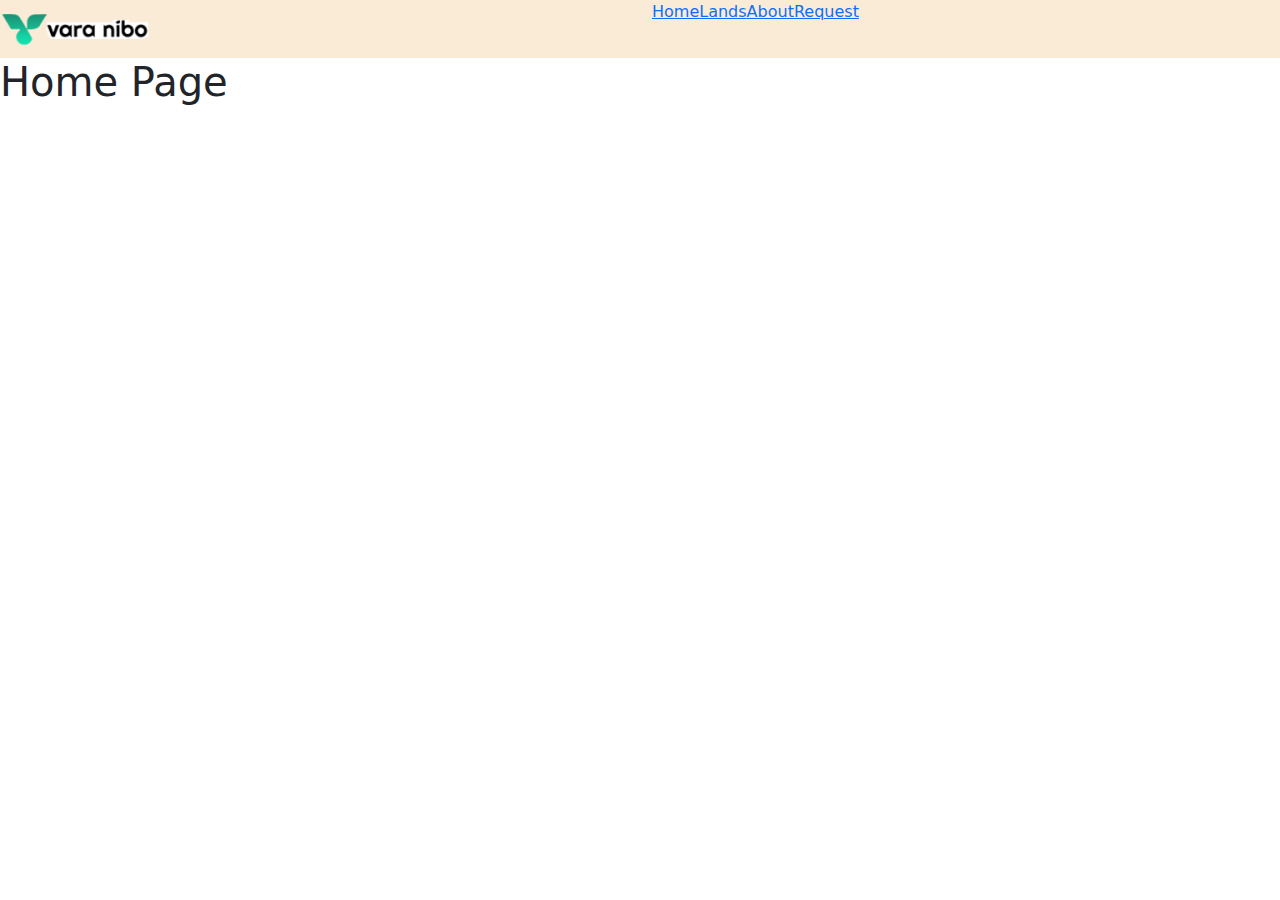
==== index.html @ 8be8b59a "Just set up for Vara-Nibo" ====
<!DOCTYPE html>
<html lang="en">
  <head>
    <meta charset="UTF-8" />
    <meta name="viewport" content="width=device-width, initial-scale=1.0" />
    <title>Document</title>
    <link
      href="https://cdn.jsdelivr.net/npm/bootstrap@5.3.3/dist/css/bootstrap.min.css"
      rel="stylesheet"
      integrity="sha384-QWTKZyjpPEjISv5WaRU9OFeRpok6YctnYmDr5pNlyT2bRjXh0JMhjY6hW+ALEwIH"
      crossorigin="anonymous"
    />
    <link rel="stylesheet" href="/css/global.css" />
    <link rel="stylesheet" href="/css/styles.css" />
    <link rel="stylesheet" href="/css/responsive.css" />
  </head>
  <body>
    <main>
      <nav id="navbar">
        <div class="row">
          <div class="col">
            <div class="box1">
              <img src="/assets/images/vara-nibo.png" alt="Logo" id="logo" />
            </div>
          </div>
          <div class="col">
            <div class="box2">
              <ul class="d-flex list-unstyled">
                <li>
                  <a href="/">Home</a>
                </li>
                <li>
                  <a href="/">Lands</a>
                </li>
                <li>
                  <a href="/about.html">About</a>
                </li>
                <li>
                  <a href="/">Request</a>
                </li>
              </ul>
            </div>
          </div>
        </div>
      </nav>

      <div>
        <h1>Home Page</h1>
      </div>
    </main>

    <!-- Scripts -->
    <script
      src="https://cdn.jsdelivr.net/npm/bootstrap@5.3.3/dist/js/bootstrap.bundle.min.js"
      integrity="sha384-YvpcrYf0tY3lHB60NNkmXc5s9fDVZLESaAA55NDzOxhy9GkcIdslK1eN7N6jIeHz"
      crossorigin="anonymous"
    ></script>
    <!-- Scripts -->
  </body>
</html>
---- css/global.css ----
.wraper {
  width: 100%;
}
.max-container {
  max-width: 1500px;
  margin: auto;
}

.flex-center {
  display: flex;
  flex-direction: column;
  justify-content: center;
  align-items: center;
}

.flex-row-center {
  display: flex;
  justify-content: center;
  align-items: center;
  gap: 12px;
}
.flex-row-around {
  display: flex;
  justify-content: space-around;
  align-items: center;
  gap: 12px;
}
.flex-row-between {
  display: flex;
  justify-content: space-between;
  align-items: center;
  gap: 12px;
}

.flex-v-center {
  display: flex;
  flex-direction: column;
  justify-content: center;
}

.heading {
  font-weight: 700;
}
.heading-red {
  color: #e50019;
  font-weight: 700;
}

.subheading {
  font-weight: 600;
  color: #333333;
}

/* Buttons */
.btn-p {
  padding: 10px 15px;
}
/* Buttons */

/* list */
ul {
  list-style: circle;
}
ul li {
  margin-bottom: 0.7rem;
}
/* list */
---- css/styles.css ----
#navbar{
    background-color: antiquewhite;
}
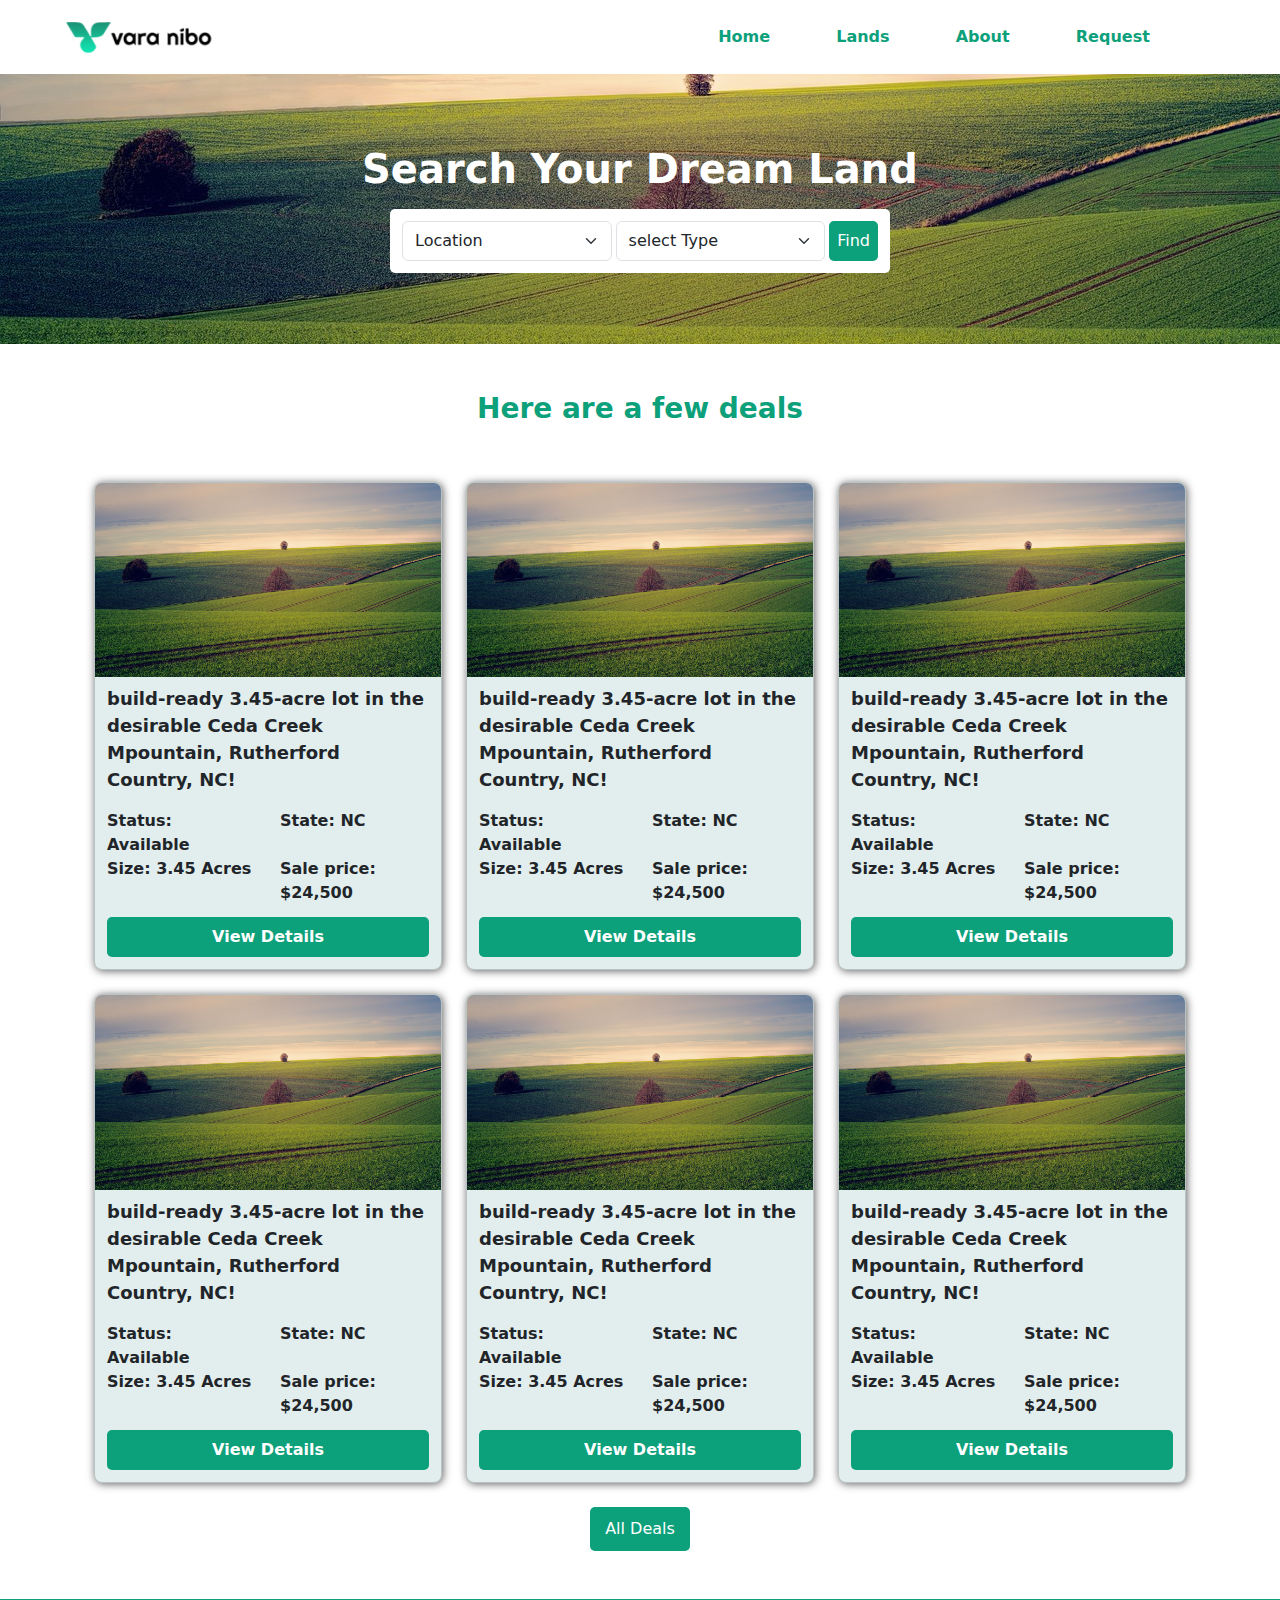
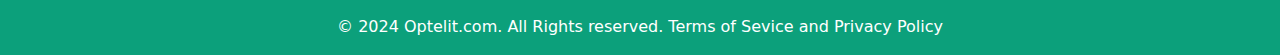
==== commit 139bb442: "Home page complete plue navbar and hero section added in all pages" ====
--- a/index.html
+++ b/index.html
@@ -10,44 +10,294 @@
       integrity="sha384-QWTKZyjpPEjISv5WaRU9OFeRpok6YctnYmDr5pNlyT2bRjXh0JMhjY6hW+ALEwIH"
       crossorigin="anonymous"
     />
-    <link rel="stylesheet" href="/css/global.css" />
-    <link rel="stylesheet" href="/css/styles.css" />
-    <link rel="stylesheet" href="/css/responsive.css" />
+    <link rel="stylesheet" href="/assets/css/global.css" />
+    <link rel="stylesheet" href="/assets/css/styles.css" />
+    <link rel="stylesheet" href="assets/css/responsive.css" />
   </head>
   <body>
     <main>
-      <nav id="navbar">
-        <div class="row">
+      <!-- Navbar starts here -->
+      <nav id="navbar" class="wraper position-relative">
+        <div class="max-container container row align-items-center pt-2 pb-2">
           <div class="col">
             <div class="box1">
-              <img src="/assets/images/vara-nibo.png" alt="Logo" id="logo" />
-            </div>
-          </div>
-          <div class="col">
+              <a href="/index.html">
+                <img src="/assets/images/vara-nibo.png" alt="Logo" id="logo" />
+              </a>
+            </div>
+          </div>
+          <div class="col d-none d-md-block">
             <div class="box2">
-              <ul class="d-flex list-unstyled">
+              <ul class="d-flex list-unstyled justify-content-evenly m-0">
                 <li>
                   <a href="/">Home</a>
                 </li>
                 <li>
-                  <a href="/">Lands</a>
+                  <a href="/assets/pages/Lands.html">Lands</a>
                 </li>
                 <li>
-                  <a href="/about.html">About</a>
+                  <a href="/assets/pages/about.html">About</a>
                 </li>
                 <li>
-                  <a href="/">Request</a>
+                  <a href="/assets/pages/Request.html">Request</a>
                 </li>
               </ul>
             </div>
           </div>
+          <div class="col d-md-none">
+            <button class="menu-btn" id="sidebarToggle">
+              <svg
+                stroke="currentColor"
+                fill="currentColor"
+                stroke-width="0"
+                viewBox="0 0 512 512"
+                id="menu-bar-icon"
+                height="30px"
+                width="30px"
+                xmlns="http://www.w3.org/2000/svg"
+              >
+                <path
+                  fill="none"
+                  stroke-linecap="round"
+                  stroke-miterlimit="10"
+                  stroke-width="48"
+                  d="M88 152h336M88 256h336M88 360h336"
+                ></path>
+              </svg>
+            </button>
+          </div>
+
+          <div class="sidebar closed" id="mySidebar">
+            <a href="#" class="closebtn" id="closeSidebar">&times;</a>
+            <ul class="d-flex list-unstyled justify-content-evenly m-0">
+              <li>
+                <a href="/">Home</a>
+              </li>
+              <li>
+                <a href="/assets/pages/Lands.html">Lands</a>
+              </li>
+              <li>
+                <a href="/assets/pages/about.html">About</a>
+              </li>
+              <li>
+                <a href="/assets/pages/Request.html">Request</a>
+              </li>
+            </ul>
+          </div>
         </div>
       </nav>
-
-      <div>
-        <h1>Home Page</h1>
+      <!-- Navbar ends here -->
+
+      <!-- hero section starts here -->
+      <section id="hero-section" class="wraper d-grid">
+        <div
+          class="max-container container container-padding d-flex justify-content-center"
+        >
+          <div class="row row-cols-1 w-100">
+            <div class="col">
+              <h1>Search Your Dream Land</h1>
+            </div>
+            <div class="col mt-2">
+              <div id="search-box">
+                <select class="form-select" aria-label="Default select example">
+                  <option selected>Location</option>
+                  <option value="1">One</option>
+                </select>
+                <select class="form-select" aria-label="Default select example">
+                  <option selected>select Type</option>
+                  <option value="1">One</option>
+                </select>
+                <button id="find-btn">Find</button>
+              </div>
+            </div>
+          </div>
+        </div>
+      </section>
+      <!-- hero section starts here -->
+
+      <!-- Cards Section starts here -->
+      <section id="cards-section" class="wraper container-padding">
+        <div class="max-container container">
+          <h3>Here are a few deals</h3>
+
+          <div
+            id="cards-container"
+            class="container m-auto row row-cols-1 row-cols-md-2 row-cols-xl-3 g-4 justify-content-center align-content-center"
+          >
+            <div class="col">
+              <div class="card">
+                <div class="img-box">
+                  <img
+                    src="/assets/images/background-images/abadimage.jpg"
+                    alt=""
+                  />
+                </div>
+                <div class="container text-box">
+                  <p class="title">
+                    build-ready 3.45-acre lot in the desirable Ceda Creek
+                    Mpountain, Rutherford Country, NC!
+                  </p>
+                  <div class="row row-cols-2">
+                    <div class="col"><span>Status: </span>Available</div>
+                    <div class="col"><span>State: </span>NC</div>
+                    <div class="col"><span>Size: </span>3.45 Acres</div>
+                    <div class="col"><span>Sale price: </span>$24,500</div>
+                  </div>
+                  <button class="details-btn">
+                    <a href="/">View Details</a>
+                  </button>
+                </div>
+              </div>
+            </div>
+            <div class="col">
+              <div class="card">
+                <div class="img-box">
+                  <img
+                    src="/assets/images/background-images/abadimage.jpg"
+                    alt=""
+                  />
+                </div>
+                <div class="container text-box">
+                  <p class="title">
+                    build-ready 3.45-acre lot in the desirable Ceda Creek
+                    Mpountain, Rutherford Country, NC!
+                  </p>
+                  <div class="row row-cols-2">
+                    <div class="col"><span>Status: </span>Available</div>
+                    <div class="col"><span>State: </span>NC</div>
+                    <div class="col"><span>Size: </span>3.45 Acres</div>
+                    <div class="col"><span>Sale price: </span>$24,500</div>
+                  </div>
+                  <button class="details-btn">
+                    <a href="/">View Details</a>
+                  </button>
+                </div>
+              </div>
+            </div>
+            <div class="col">
+              <div class="card">
+                <div class="img-box">
+                  <img
+                    src="/assets/images/background-images/abadimage.jpg"
+                    alt=""
+                  />
+                </div>
+                <div class="container text-box">
+                  <p class="title">
+                    build-ready 3.45-acre lot in the desirable Ceda Creek
+                    Mpountain, Rutherford Country, NC!
+                  </p>
+                  <div class="row row-cols-2">
+                    <div class="col"><span>Status: </span>Available</div>
+                    <div class="col"><span>State: </span>NC</div>
+                    <div class="col"><span>Size: </span>3.45 Acres</div>
+                    <div class="col"><span>Sale price: </span>$24,500</div>
+                  </div>
+                  <button class="details-btn">
+                    <a href="/">View Details</a>
+                  </button>
+                </div>
+              </div>
+            </div>
+            <div class="col">
+              <div class="card">
+                <div class="img-box">
+                  <img
+                    src="/assets/images/background-images/abadimage.jpg"
+                    alt=""
+                  />
+                </div>
+                <div class="container text-box">
+                  <p class="title">
+                    build-ready 3.45-acre lot in the desirable Ceda Creek
+                    Mpountain, Rutherford Country, NC!
+                  </p>
+                  <div class="row row-cols-2">
+                    <div class="col"><span>Status: </span>Available</div>
+                    <div class="col"><span>State: </span>NC</div>
+                    <div class="col"><span>Size: </span>3.45 Acres</div>
+                    <div class="col"><span>Sale price: </span>$24,500</div>
+                  </div>
+                  <button class="details-btn">
+                    <a href="/">View Details</a>
+                  </button>
+                </div>
+              </div>
+            </div>
+            <div class="col">
+              <div class="card">
+                <div class="img-box">
+                  <img
+                    src="/assets/images/background-images/abadimage.jpg"
+                    alt=""
+                  />
+                </div>
+                <div class="container text-box">
+                  <p class="title">
+                    build-ready 3.45-acre lot in the desirable Ceda Creek
+                    Mpountain, Rutherford Country, NC!
+                  </p>
+                  <div class="row row-cols-2">
+                    <div class="col"><span>Status: </span>Available</div>
+                    <div class="col"><span>State: </span>NC</div>
+                    <div class="col"><span>Size: </span>3.45 Acres</div>
+                    <div class="col"><span>Sale price: </span>$24,500</div>
+                  </div>
+                  <button class="details-btn">
+                    <a href="/">View Details</a>
+                  </button>
+                </div>
+              </div>
+            </div>
+            <div class="col">
+              <div class="card">
+                <div class="img-box">
+                  <img
+                    src="/assets/images/background-images/abadimage.jpg"
+                    alt=""
+                  />
+                </div>
+                <div class="container text-box">
+                  <p class="title">
+                    build-ready 3.45-acre lot in the desirable Ceda Creek
+                    Mpountain, Rutherford Country, NC!
+                  </p>
+                  <div class="row row-cols-2">
+                    <div class="col"><span>Status: </span>Available</div>
+                    <div class="col"><span>State: </span>NC</div>
+                    <div class="col"><span>Size: </span>3.45 Acres</div>
+                    <div class="col"><span>Sale price: </span>$24,500</div>
+                  </div>
+                  <button class="details-btn">
+                    <a href="/">View Details</a>
+                  </button>
+                </div>
+              </div>
+            </div>
+          </div>
+
+          <div class="d-flex justify-content-center mt-4">
+            <button class="primary-btn">
+              <a
+                href="/assets/pages/Lands.html"
+                class="text-decoration-none text-white"
+                >All Deals</a
+              >
+            </button>
+          </div>
+        </div>
+      </section>
+      <!-- Cards Section ends here -->
+    </main>
+
+    <footer id="Footer" class="wraper">
+      <div class="max-container container">
+        <p class="text-center">
+          © 2024 Optelit.com. All Rights reserved. Terms of Sevice and Privacy
+          Policy
+        </p>
       </div>
-    </main>
+    </footer>
 
     <!-- Scripts -->
     <script
@@ -55,6 +305,8 @@
       integrity="sha384-YvpcrYf0tY3lHB60NNkmXc5s9fDVZLESaAA55NDzOxhy9GkcIdslK1eN7N6jIeHz"
       crossorigin="anonymous"
     ></script>
+    <script src="/assets/js/main.js"></script>
+
     <!-- Scripts -->
   </body>
 </html>
--- a/assets/css/global.css
+++ b/assets/css/global.css
@@ -0,0 +1,178 @@
+:root {
+  --primary-color: #0ca07b;
+  --primary-color-dark: #0f9674;
+}
+
+/* Navbrs styles starts here */
+#navbar {
+  background-color: white;
+  position: relative;
+}
+#navbar .box2 ul li a {
+  color: var(--primary-color);
+  font-weight: 600;
+}
+#navbar .menu-btn {
+  all: unset;
+  cursor: pointer;
+  float: inline-end;
+}
+#navbar #menu-bar-icon {
+  width: 30px;
+  height: 30px;
+  color: var(--primary-color);
+}
+
+/* Sidebar styling */
+#navbar .sidebar {
+  height: 100%;
+  width: 0;
+  position: fixed;
+  z-index: 1;
+  top: 0;
+  left: -100%;
+  background-color: white;
+  overflow-x: hidden;
+  transition: 0.5s;
+  padding-top: 8rem;
+}
+#navbar .sidebar ul {
+  display: flex;
+  gap: 1rem;
+  flex-direction: column;
+  justify-content: center;
+  align-items: center;
+}
+
+#navbar .sidebar li a {
+  font-weight: 600;
+  font-size: large;
+  color: var(--primary-color);
+}
+
+#navbar .closed {
+  left: -100%;
+}
+#navbar .open {
+  left: 0;
+  width: 100%;
+}
+.sidebar .closebtn {
+  position: absolute;
+  top: 0;
+  right: 25px;
+  font-size: 36px;
+  margin-left: 50px;
+  text-decoration: none;
+  color: var(--primary-color);
+}
+
+/* Navbrs styles endss here */
+
+/* hero-section styles starts here */
+#hero-section {
+  min-height: 30vh;
+  background-image: url("/assets/images/background-images/abadimage.jpg");
+  background-repeat: no-repeat;
+  background-size: cover;
+  background-position-y: center;
+}
+#hero-section h1 {
+  color: white;
+}
+/* hero-section styles ends here */
+
+/* Footer */
+#Footer,
+#Footer p {
+  margin: 0;
+  padding: 0;
+  color: white;
+}
+#Footer {
+  padding: 1rem 0;
+  background-color: var(--primary-color);
+}
+
+/* Footer */
+
+h1 {
+  font-weight: 700;
+  text-align: center;
+}
+ul li a {
+  text-decoration: none;
+}
+
+.wraper {
+  width: 100%;
+}
+.max-container {
+  max-width: 1200px;
+  margin: auto;
+}
+.container-padding {
+  padding-top: 3rem;
+  padding-bottom: 3rem;
+}
+
+.flex-center {
+  display: flex;
+  flex-direction: column;
+  justify-content: center;
+  align-items: center;
+}
+
+.flex-row-center {
+  display: flex;
+  justify-content: center;
+  align-items: center;
+  gap: 12px;
+}
+.flex-row-around {
+  display: flex;
+  justify-content: space-around;
+  align-items: center;
+  gap: 12px;
+}
+.flex-row-between {
+  display: flex;
+  justify-content: space-between;
+  align-items: center;
+  gap: 12px;
+}
+
+.flex-v-center {
+  display: flex;
+  flex-direction: column;
+  justify-content: center;
+}
+
+.heading {
+  font-weight: 700;
+}
+.heading-red {
+  color: #e50019;
+  font-weight: 700;
+}
+
+.subheading {
+  font-weight: 600;
+  color: #333333;
+}
+
+/* Buttons */
+.primary-btn {
+  all: unset;
+  background-color: var(--primary-color);
+  padding: 10px 15px;
+  color: white;
+  border-radius: 5px;
+  cursor: pointer;
+  text-align: center;
+  &:hover {
+    background-color: var(--primary-color-dark);
+    color: white;
+  }
+}
+/* Buttons */
--- a/assets/css/styles.css
+++ b/assets/css/styles.css
@@ -0,0 +1,65 @@
+/* hero-section starts here */
+#hero-section #search-box {
+  width: 500px;
+  margin: auto;
+  display: flex;
+  gap: 4px;
+  background-color: white;
+  padding: 12px;
+  border-radius: 5px;
+}
+
+#hero-section #search-box #find-btn {
+  all: unset;
+  background-color: var(--primary-color);
+  padding: 8px;
+  border-radius: 5px;
+  color: white;
+  cursor: pointer;
+  text-align: center;
+}
+/* hero-section ends here */
+
+/* card-section starts here */
+#cards-section h3 {
+  text-align: center;
+  font-weight: 700;
+  color: var(--primary-color);
+  margin-bottom: 2rem;
+}
+
+#cards-section .card {
+  padding: 0 0 12px 0;
+  font-weight: 600;
+  background-color: rgb(226 237 237);
+  border-radius: 8px;
+  overflow: hidden;
+  box-shadow: 1px 1px 8px #0000009e;
+}
+#cards-section .card img {
+  width: 100%;
+  height: auto;
+  object-fit: cover;
+  margin-bottom: 8px;
+}
+#cards-section .card .title {
+  font-size: large;
+  font-weight: 600;
+}
+#cards-section .card span {
+  font-weight: bold;
+}
+#cards-section .card .details-btn {
+    all: unset;
+    background-color: var(--primary-color);
+    width: 100%;
+    text-align: center;
+  padding: 8px 0;
+  margin-top: 12px;
+  border-radius: 5px;
+}
+#cards-section .card .details-btn a{
+    text-decoration: none;
+    color: white;
+}
+/* card-section ends here */
--- a/assets/css/responsive.css
+++ b/assets/css/responsive.css
@@ -0,0 +1,6 @@
+@media screen and (max-width: 670px) {
+  #hero-section #search-box {
+    width: auto;
+    flex-direction: column;
+  }
+}
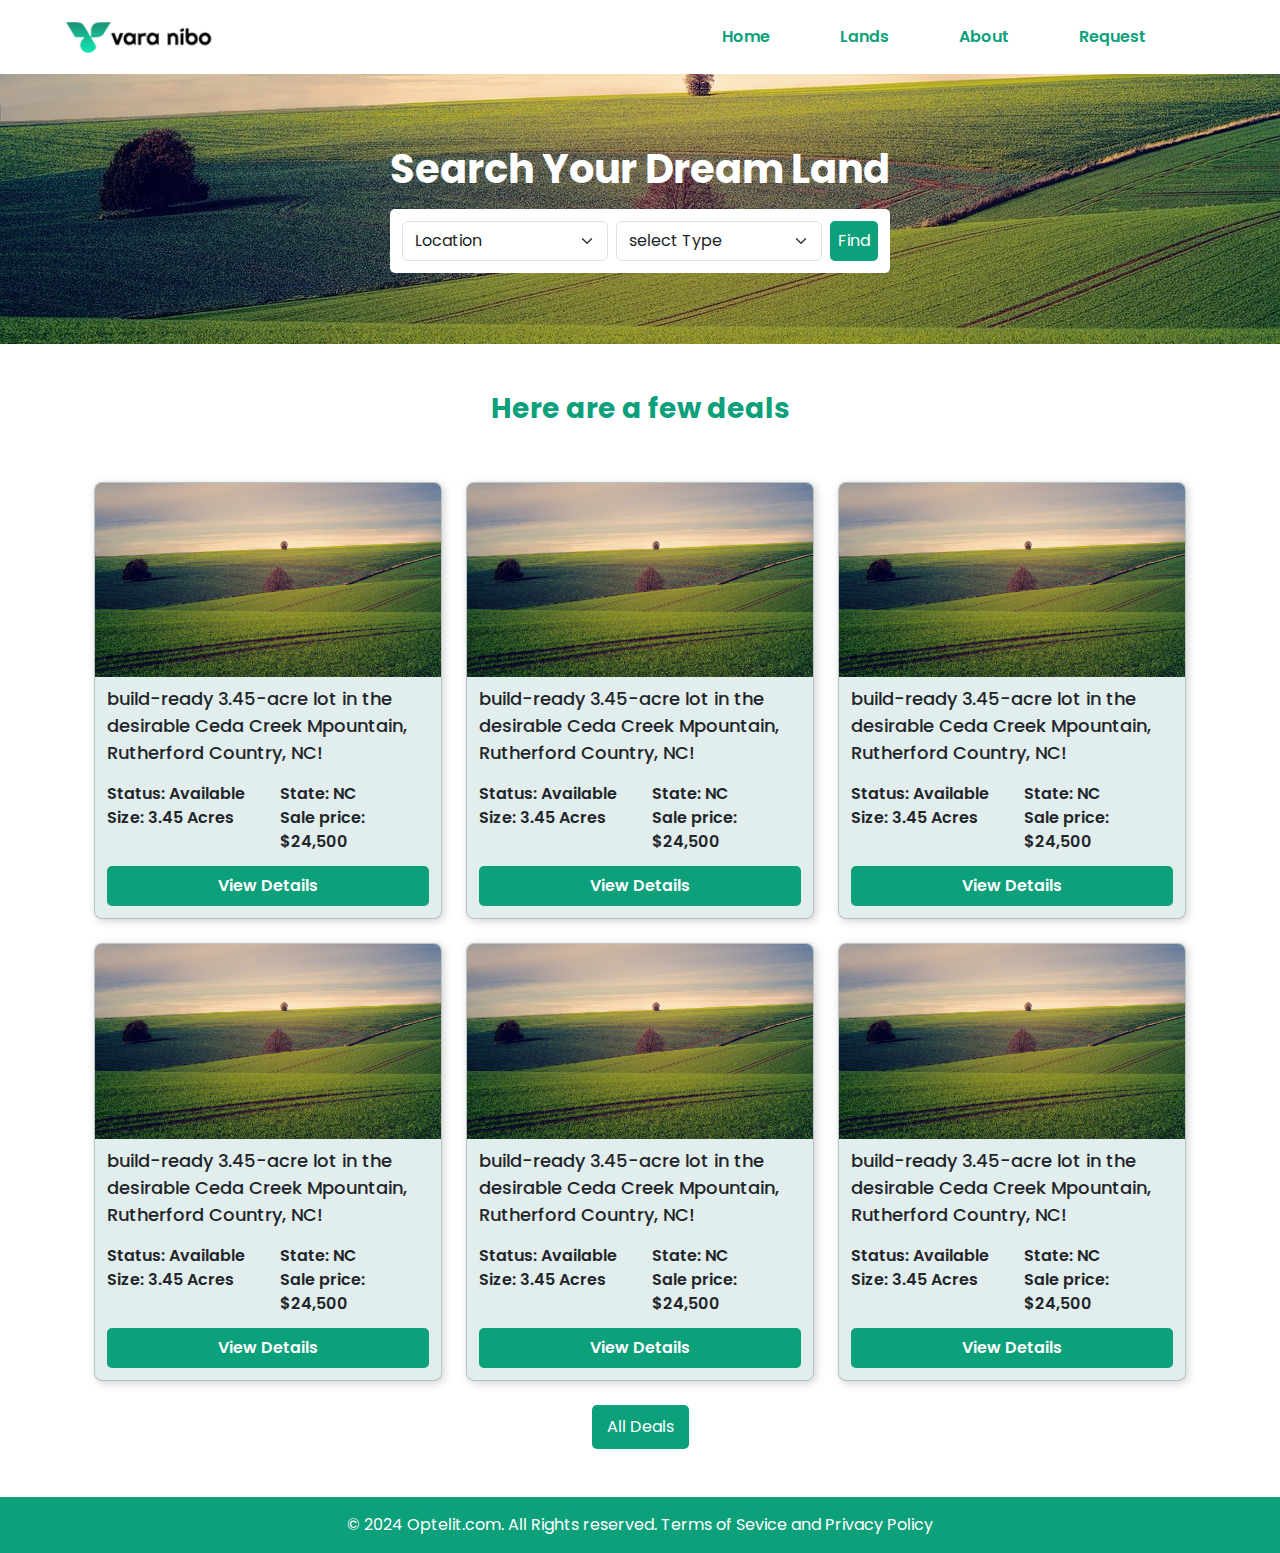
==== commit 3bb4db95: "second first commit before final touch" ====
--- a/index.html
+++ b/index.html
@@ -144,136 +144,138 @@
                     <div class="col"><span>Sale price: </span>$24,500</div>
                   </div>
                   <button class="details-btn">
-                    <a href="/">View Details</a>
-                  </button>
-                </div>
-              </div>
-            </div>
-            <div class="col">
-              <div class="card">
-                <div class="img-box">
-                  <img
-                    src="/assets/images/background-images/abadimage.jpg"
-                    alt=""
-                  />
-                </div>
-                <div class="container text-box">
-                  <p class="title">
-                    build-ready 3.45-acre lot in the desirable Ceda Creek
-                    Mpountain, Rutherford Country, NC!
-                  </p>
-                  <div class="row row-cols-2">
-                    <div class="col"><span>Status: </span>Available</div>
-                    <div class="col"><span>State: </span>NC</div>
-                    <div class="col"><span>Size: </span>3.45 Acres</div>
-                    <div class="col"><span>Sale price: </span>$24,500</div>
-                  </div>
-                  <button class="details-btn">
-                    <a href="/">View Details</a>
-                  </button>
-                </div>
-              </div>
-            </div>
-            <div class="col">
-              <div class="card">
-                <div class="img-box">
-                  <img
-                    src="/assets/images/background-images/abadimage.jpg"
-                    alt=""
-                  />
-                </div>
-                <div class="container text-box">
-                  <p class="title">
-                    build-ready 3.45-acre lot in the desirable Ceda Creek
-                    Mpountain, Rutherford Country, NC!
-                  </p>
-                  <div class="row row-cols-2">
-                    <div class="col"><span>Status: </span>Available</div>
-                    <div class="col"><span>State: </span>NC</div>
-                    <div class="col"><span>Size: </span>3.45 Acres</div>
-                    <div class="col"><span>Sale price: </span>$24,500</div>
-                  </div>
-                  <button class="details-btn">
-                    <a href="/">View Details</a>
-                  </button>
-                </div>
-              </div>
-            </div>
-            <div class="col">
-              <div class="card">
-                <div class="img-box">
-                  <img
-                    src="/assets/images/background-images/abadimage.jpg"
-                    alt=""
-                  />
-                </div>
-                <div class="container text-box">
-                  <p class="title">
-                    build-ready 3.45-acre lot in the desirable Ceda Creek
-                    Mpountain, Rutherford Country, NC!
-                  </p>
-                  <div class="row row-cols-2">
-                    <div class="col"><span>Status: </span>Available</div>
-                    <div class="col"><span>State: </span>NC</div>
-                    <div class="col"><span>Size: </span>3.45 Acres</div>
-                    <div class="col"><span>Sale price: </span>$24,500</div>
-                  </div>
-                  <button class="details-btn">
-                    <a href="/">View Details</a>
-                  </button>
-                </div>
-              </div>
-            </div>
-            <div class="col">
-              <div class="card">
-                <div class="img-box">
-                  <img
-                    src="/assets/images/background-images/abadimage.jpg"
-                    alt=""
-                  />
-                </div>
-                <div class="container text-box">
-                  <p class="title">
-                    build-ready 3.45-acre lot in the desirable Ceda Creek
-                    Mpountain, Rutherford Country, NC!
-                  </p>
-                  <div class="row row-cols-2">
-                    <div class="col"><span>Status: </span>Available</div>
-                    <div class="col"><span>State: </span>NC</div>
-                    <div class="col"><span>Size: </span>3.45 Acres</div>
-                    <div class="col"><span>Sale price: </span>$24,500</div>
-                  </div>
-                  <button class="details-btn">
-                    <a href="/">View Details</a>
-                  </button>
-                </div>
-              </div>
-            </div>
-            <div class="col">
-              <div class="card">
-                <div class="img-box">
-                  <img
-                    src="/assets/images/background-images/abadimage.jpg"
-                    alt=""
-                  />
-                </div>
-                <div class="container text-box">
-                  <p class="title">
-                    build-ready 3.45-acre lot in the desirable Ceda Creek
-                    Mpountain, Rutherford Country, NC!
-                  </p>
-                  <div class="row row-cols-2">
-                    <div class="col"><span>Status: </span>Available</div>
-                    <div class="col"><span>State: </span>NC</div>
-                    <div class="col"><span>Size: </span>3.45 Acres</div>
-                    <div class="col"><span>Sale price: </span>$24,500</div>
-                  </div>
-                  <button class="details-btn">
-                    <a href="/">View Details</a>
-                  </button>
-                </div>
-              </div>
-            </div>
+                    <a href="/assets/pages/details.html">View Details</a>
+                  </button>
+                </div>
+              </div>
+            </div>
+            <div class="col">
+              <div class="card">
+                <div class="img-box">
+                  <img
+                    src="/assets/images/background-images/abadimage.jpg"
+                    alt=""
+                  />
+                </div>
+                <div class="container text-box">
+                  <p class="title">
+                    build-ready 3.45-acre lot in the desirable Ceda Creek
+                    Mpountain, Rutherford Country, NC!
+                  </p>
+                  <div class="row row-cols-2">
+                    <div class="col"><span>Status: </span>Available</div>
+                    <div class="col"><span>State: </span>NC</div>
+                    <div class="col"><span>Size: </span>3.45 Acres</div>
+                    <div class="col"><span>Sale price: </span>$24,500</div>
+                  </div>
+                  <button class="details-btn">
+                    <a href="/">View Details</a>
+                  </button>
+                </div>
+              </div>
+            </div>
+            <div class="col">
+              <div class="card">
+                <div class="img-box">
+                  <img
+                    src="/assets/images/background-images/abadimage.jpg"
+                    alt=""
+                  />
+                </div>
+                <div class="container text-box">
+                  <p class="title">
+                    build-ready 3.45-acre lot in the desirable Ceda Creek
+                    Mpountain, Rutherford Country, NC!
+                  </p>
+                  <div class="row row-cols-2">
+                    <div class="col"><span>Status: </span>Available</div>
+                    <div class="col"><span>State: </span>NC</div>
+                    <div class="col"><span>Size: </span>3.45 Acres</div>
+                    <div class="col"><span>Sale price: </span>$24,500</div>
+                  </div>
+                  <button class="details-btn">
+                    <a href="/">View Details</a>
+                  </button>
+                </div>
+              </div>
+            </div>
+            <div class="col">
+              <div class="card">
+                <div class="img-box">
+                  <img
+                    src="/assets/images/background-images/abadimage.jpg"
+                    alt=""
+                  />
+                </div>
+                <div class="container text-box">
+                  <p class="title">
+                    build-ready 3.45-acre lot in the desirable Ceda Creek
+                    Mpountain, Rutherford Country, NC!
+                  </p>
+                  <div class="row row-cols-2">
+                    <div class="col"><span>Status: </span>Available</div>
+                    <div class="col"><span>State: </span>NC</div>
+                    <div class="col"><span>Size: </span>3.45 Acres</div>
+                    <div class="col"><span>Sale price: </span>$24,500</div>
+                  </div>
+                  <button class="details-btn">
+                    <a href="/">View Details</a>
+                  </button>
+                </div>
+              </div>
+            </div>
+            <div class="col">
+              <div class="card">
+                <div class="img-box">
+                  <img
+                    src="/assets/images/background-images/abadimage.jpg"
+                    alt=""
+                  />
+                </div>
+                <div class="container text-box">
+                  <p class="title">
+                    build-ready 3.45-acre lot in the desirable Ceda Creek
+                    Mpountain, Rutherford Country, NC!
+                  </p>
+                  <div class="row row-cols-2">
+                    <div class="col"><span>Status: </span>Available</div>
+                    <div class="col"><span>State: </span>NC</div>
+                    <div class="col"><span>Size: </span>3.45 Acres</div>
+                    <div class="col"><span>Sale price: </span>$24,500</div>
+                  </div>
+                  <button class="details-btn">
+                    <a href="/">View Details</a>
+                  </button>
+                </div>
+              </div>
+            </div>
+            <div class="col">
+              <div class="card">
+                <div class="img-box">
+                  <img
+                    src="/assets/images/background-images/abadimage.jpg"
+                    alt=""
+                  />
+                </div>
+                <div class="container text-box">
+                  <p class="title">
+                    build-ready 3.45-acre lot in the desirable Ceda Creek
+                    Mpountain, Rutherford Country, NC!
+                  </p>
+                  <div class="row row-cols-2">
+                    <div class="col"><span>Status: </span>Available</div>
+                    <div class="col"><span>State: </span>NC</div>
+                    <div class="col"><span>Size: </span>3.45 Acres</div>
+                    <div class="col"><span>Sale price: </span>$24,500</div>
+                  </div>
+                  <button class="details-btn">
+                    <a href="/">View Details</a>
+                  </button>
+                </div>
+              </div>
+            </div>
+
+
           </div>
 
           <div class="d-flex justify-content-center mt-4">
--- a/assets/css/global.css
+++ b/assets/css/global.css
@@ -1,8 +1,20 @@
+@import url("https://fonts.googleapis.com/css2?family=Poppins:ital,wght@0,100;0,200;0,300;0,400;0,500;0,600;0,700;0,800;0,900;1,100;1,200;1,300;1,400;1,500;1,600;1,700;1,800;1,900&display=swap");
+@import url("https://fonts.googleapis.com/css2?family=Space+Grotesk:wght@300..700&display=swap");
+
 :root {
   --primary-color: #0ca07b;
   --primary-color-dark: #0f9674;
-}
-
+  --gray: #808080;
+  --dark-gray: #5c5a5a;
+  --primary-font: "Poppins", sans-serif;
+  --primary-box-shadow: 2px 2px 8px #312f2f38;
+  --primary-border-radiouse: 5px;
+  --secondary-font: "Space Grotesk", sans-serif;
+  --primary-line-height: 28px;
+}
+* {
+  font-family: var(--primary-font);
+}
 /* Navbrs styles starts here */
 #navbar {
   background-color: white;
@@ -82,6 +94,48 @@
 }
 /* hero-section styles ends here */
 
+/* card-section starts here */
+#cards-section h3 {
+  text-align: center;
+  font-weight: 700;
+  color: var(--primary-color);
+  margin-bottom: 2rem;
+}
+
+#cards-section .card {
+  /* height: 100%; */
+  padding: 0 0 12px 0;
+  font-weight: 600;
+  background-color: rgb(226 237 237);
+  border-radius: 8px;
+  overflow: hidden;
+  box-shadow: var(--primary-box-shadow);
+}
+#cards-section .card img {
+  width: 100%;
+  height: auto;
+  object-fit: cover;
+  margin-bottom: 8px;
+}
+#cards-section .card .title {
+  font-size: large;
+  font-weight: 500;
+}
+#cards-section .card .details-btn {
+  all: unset;
+  background-color: var(--primary-color);
+  width: 100%;
+  text-align: center;
+  padding: 8px 0;
+  margin-top: 12px;
+  border-radius: 5px;
+}
+#cards-section .card .details-btn a {
+  text-decoration: none;
+  color: white;
+}
+/* card-section ends here */
+
 /* Footer */
 #Footer,
 #Footer p {
@@ -151,6 +205,9 @@
 .heading {
   font-weight: 700;
 }
+.heading-primary {
+  color: var(--primary-color);
+}
 .heading-red {
   color: #e50019;
   font-weight: 700;
@@ -159,6 +216,25 @@
 .subheading {
   font-weight: 600;
   color: #333333;
+}
+.text-justify {
+  text-align: justify;
+}
+.text-primary-green {
+  color: var(--primary-color);
+}
+.text-primary-green:hover {
+  color: var(--primary-color-dark);
+}
+.text-gray-primary {
+  color: var(--gray);
+}
+.text-gray-secondary {
+  color: var(--dark-gray);
+}
+
+.rounded-primary {
+  border-radius: var(--primary-border-radiouse);
 }
 
 /* Buttons */
--- a/assets/css/styles.css
+++ b/assets/css/styles.css
@@ -3,10 +3,13 @@
   width: 500px;
   margin: auto;
   display: flex;
-  gap: 4px;
+  gap: 8px;
   background-color: white;
   padding: 12px;
   border-radius: 5px;
+}
+#hero-section #search-box select:focus{
+  box-shadow: none;
 }
 
 #hero-section #search-box #find-btn {
@@ -20,46 +23,3 @@
 }
 /* hero-section ends here */
 
-/* card-section starts here */
-#cards-section h3 {
-  text-align: center;
-  font-weight: 700;
-  color: var(--primary-color);
-  margin-bottom: 2rem;
-}
-
-#cards-section .card {
-  padding: 0 0 12px 0;
-  font-weight: 600;
-  background-color: rgb(226 237 237);
-  border-radius: 8px;
-  overflow: hidden;
-  box-shadow: 1px 1px 8px #0000009e;
-}
-#cards-section .card img {
-  width: 100%;
-  height: auto;
-  object-fit: cover;
-  margin-bottom: 8px;
-}
-#cards-section .card .title {
-  font-size: large;
-  font-weight: 600;
-}
-#cards-section .card span {
-  font-weight: bold;
-}
-#cards-section .card .details-btn {
-    all: unset;
-    background-color: var(--primary-color);
-    width: 100%;
-    text-align: center;
-  padding: 8px 0;
-  margin-top: 12px;
-  border-radius: 5px;
-}
-#cards-section .card .details-btn a{
-    text-decoration: none;
-    color: white;
-}
-/* card-section ends here */
--- a/assets/css/responsive.css
+++ b/assets/css/responsive.css
@@ -4,3 +4,9 @@
     flex-direction: column;
   }
 }
+
+@media screen and (max-width: 670px) {
+  #detail-card-section .add-img {
+    max-width: none;
+  }
+}
